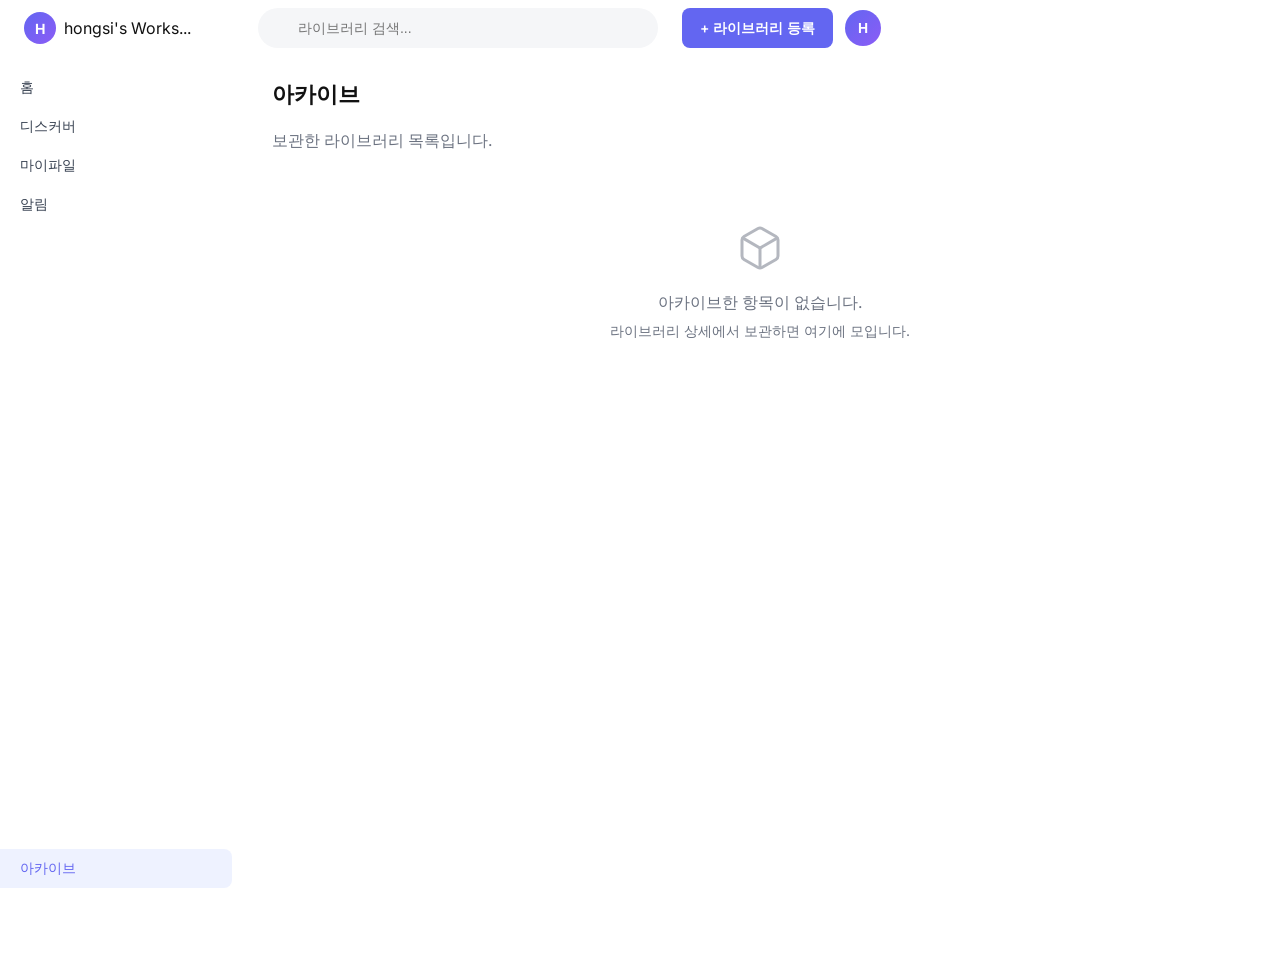
==== archive.html @ 34dbbd65 "초기 체크포인트: Confetti·CORE7 목록, 실미리보기 썸네일, 사용처별 코드 탭, 무한반복 Made-with: Cursor" ====
<!DOCTYPE html>
<html lang="ko">
<head>
  <meta charset="UTF-8">
  <meta name="viewport" content="width=device-width, initial-scale=1.0">
  <title>아카이브 — 팀 인터랙션 라이브러리</title>
  <link rel="stylesheet" href="css/common.css">
  <link rel="preconnect" href="https://fonts.googleapis.com">
  <link rel="preconnect" href="https://fonts.gstatic.com" crossorigin>
  <link href="https://fonts.googleapis.com/css2?family=Inter:wght@400;500;600;700&display=swap" rel="stylesheet">
  <style>
    .app-header { position: fixed; top: 0; left: 0; right: 0; height: var(--header-height); background: #fff; z-index: 50; display: flex; align-items: center; padding: 0 24px; gap: 24px; }
    .header-account .avatar { width: 32px; height: 32px; border-radius: 50%; background: linear-gradient(135deg, var(--accent), #8b5cf6); color: #fff; font-size: 14px; font-weight: 700; display: flex; align-items: center; justify-content: center; }
    .header-search { flex: 1; max-width: 400px; }
    .header-search input { width: 100%; height: 40px; padding: 0 16px 0 40px; font-size: 14px; }
    .btn-publish { display: inline-flex; align-items: center; gap: 8px; height: 40px; padding: 0 18px; background: var(--accent); color: #fff; font-size: 14px; font-weight: 600; border: none; border-radius: 8px; text-decoration: none; }
    .header-account { display: flex; align-items: center; gap: 8px; }
    .header-actions { display: flex; align-items: center; gap: 12px; }
    .header-profile-btn { width: 36px; height: 36px; border-radius: 50%; background: linear-gradient(135deg, #6366f1, #8b5cf6); border: none; color: #fff; font-size: 14px; font-weight: 600; }
    .page-title { font-size: 22px; font-weight: 700; margin-bottom: 20px; color: #111; }
    .empty-state { text-align: center; padding: 48px 24px; color: var(--text-muted); }
    .empty-state svg { margin-bottom: 16px; opacity: 0.5; }
  </style>
</head>
<body>
  <header class="app-header">
    <div class="header-account"><span class="avatar">H</span><span class="name">hongsi's Works...</span></div>
    <div class="header-search"><input type="search" placeholder="라이브러리 검색..."></div>
    <div class="header-actions">
      <a href="register.html" class="btn-publish">+ 라이브러리 등록</a>
      <button type="button" class="header-profile-btn">H</button>
    </div>
  </header>
  <aside class="app-sidebar">
    <div class="sidebar-section"><nav class="sidebar-nav"><a href="index.html">홈</a><a href="discover.html">디스커버</a><a href="my-files.html">마이파일</a><a href="notifications.html">알림</a></nav></div>
    <div class="sidebar-section"><nav class="sidebar-nav"><a href="archive.html" class="active">아카이브</a></nav></div>
  </aside>
  <main class="app-main">
    <h1 class="page-title">아카이브</h1>
    <p style="color: var(--text-muted); margin-bottom: 24px;">보관한 라이브러리 목록입니다.</p>
    <div class="empty-state">
      <svg width="48" height="48" viewBox="0 0 24 24" fill="none" stroke="currentColor" stroke-width="1.5"><path d="M21 16V8a2 2 0 0 0-1-1.73l-7-4a2 2 0 0 0-2 0l-7 4A2 2 0 0 0 3 8v8a2 2 0 0 0 1 1.73l7 4a2 2 0 0 0 2 0l7-4A2 2 0 0 0 21 16z"/><polyline points="3.27 6.96 12 12.01 20.73 6.96"/><line x1="12" y1="22.08" x2="12" y2="12"/></svg>
      <p>아카이브한 항목이 없습니다.</p>
      <p style="font-size: 14px; margin-top: 8px;">라이브러리 상세에서 보관하면 여기에 모입니다.</p>
    </div>
  </main>
</body>
</html>
---- css/common.css ----
/* Interaction Library - 공통 스타일 */
:root {
  --sidebar-width: 240px;
  --header-height: 56px;
  --accent: #6366f1;
  --accent-hover: #4f46e5;
  --bg-sidebar: #fafafa;
  --border: #e5e7eb;
  --text-muted: #6b7280;
}

* {
  margin: 0;
  padding: 0;
  box-sizing: border-box;
}

body {
  font-family: 'Inter', -apple-system, BlinkMacSystemFont, 'Segoe UI', Roboto, sans-serif;
  background: #fff;
  color: #111;
  min-height: 100vh;
}

/* 고정 헤더 - 보더 제거, 정렬 */
.app-header {
  border-bottom: 0 none transparent;
  justify-content: flex-start;
}

.header-account {
  width: 210px;
}

.header-actions {
  justify-content: center;
}

.header-search input {
  border: 0 none transparent;
  background-color: #f5f6f8;
  border-radius: 999px;
}

/* 고정 좌측 메뉴 */
.app-sidebar {
  position: fixed;
  left: 0;
  top: var(--header-height);
  width: var(--sidebar-width);
  height: calc(100vh - var(--header-height));
  background: #fff;
  border-right: 0 none transparent;
  z-index: 40;
  display: flex;
  flex-direction: column;
  overflow-y: auto;
}

.sidebar-section {
  padding: 12px 0;
  border-bottom: 0 none transparent;
}

.sidebar-section:last-of-type {
  margin-top: auto;
  border-bottom: none;
  border-top: 0 none transparent;
}

.sidebar-nav a {
  display: flex;
  align-items: center;
  gap: 12px;
  padding: 10px 20px;
  color: #374151;
  text-decoration: none;
  font-size: 14px;
  font-weight: 500;
  border-radius: 0 8px 8px 0;
  margin: 0 8px 0 0;
  transition: background 0.15s, color 0.15s;
}

.sidebar-nav a:hover {
  background: #f3f4f6;
  color: #111;
}

.sidebar-nav a.active {
  background: #eef2ff;
  color: var(--accent);
}

/* 메인 콘텐츠 영역 (헤더 + 사이드바 제외) */
.app-main {
  margin-left: var(--sidebar-width);
  margin-top: var(--header-height);
  min-height: calc(100vh - var(--header-height));
  padding: 24px 32px 48px;
}

/* 카드 호버 */
.gallery-card {
  transition: transform 0.2s, box-shadow 0.2s;
}

.gallery-card:hover {
  transform: translateY(-2px);
  box-shadow: 0 12px 24px -8px rgba(0, 0, 0, 0.12);
}

/* 코드 블록 복사 버튼 */
.copy-btn {
  transition: opacity 0.15s, background 0.15s;
}

.copy-btn:hover {
  background: #e0e7ff;
}

.copy-btn.copied {
  background: #10b981;
  color: #fff;
}

[x-cloak] {
  display: none !important;
}
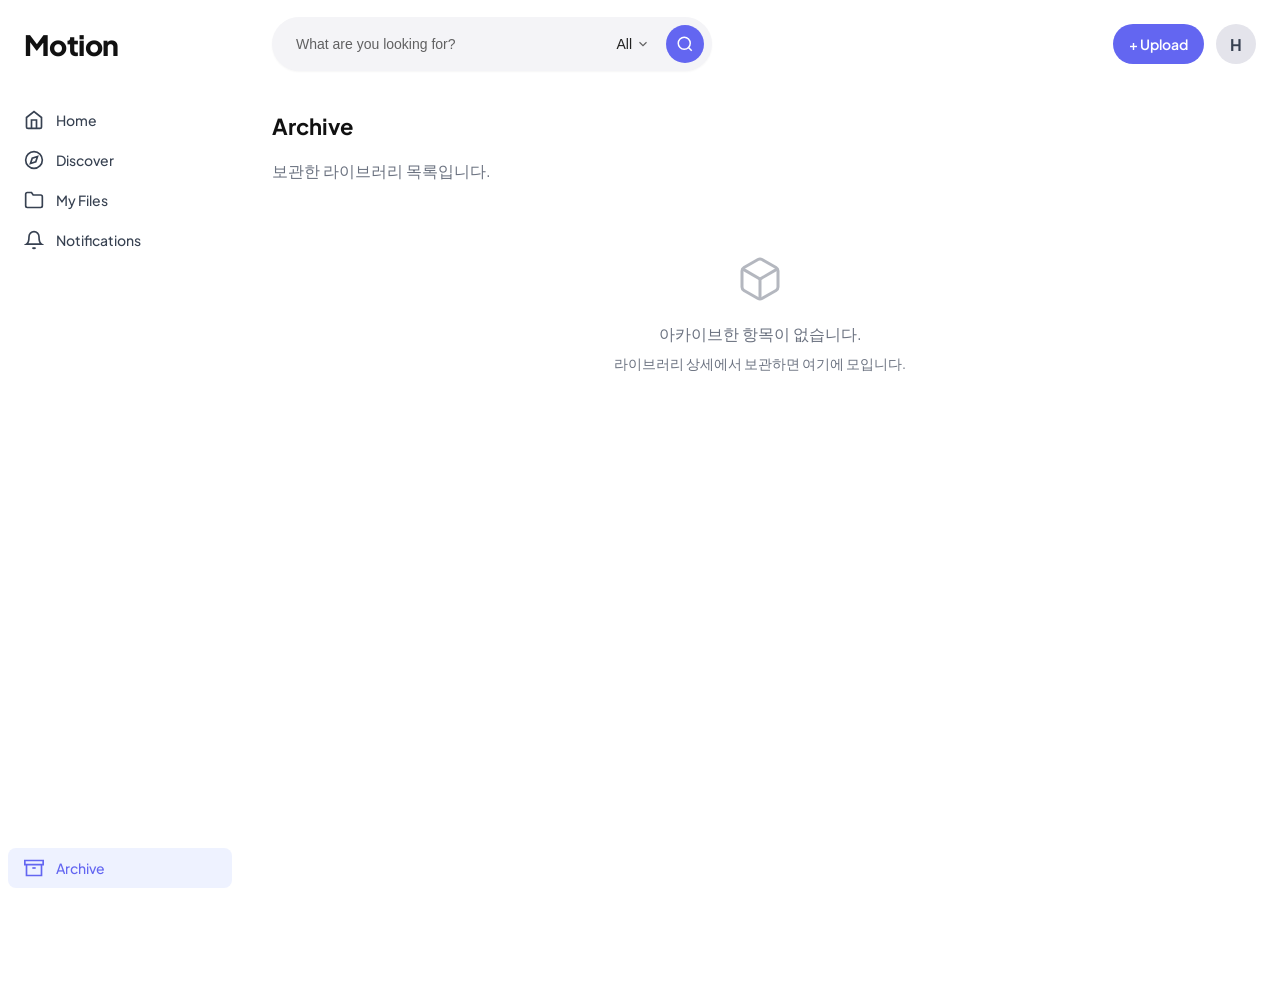
==== commit 4688c9a6: "Deploy" ====
--- a/archive.html
+++ b/archive.html
@@ -3,20 +3,13 @@
 <head>
   <meta charset="UTF-8">
   <meta name="viewport" content="width=device-width, initial-scale=1.0">
-  <title>아카이브 — 팀 인터랙션 라이브러리</title>
+  <title>Archive — Team Interaction Library</title>
   <link rel="stylesheet" href="css/common.css">
   <link rel="preconnect" href="https://fonts.googleapis.com">
   <link rel="preconnect" href="https://fonts.gstatic.com" crossorigin>
-  <link href="https://fonts.googleapis.com/css2?family=Inter:wght@400;500;600;700&display=swap" rel="stylesheet">
+  <link href="https://fonts.googleapis.com/css2?family=Plus+Jakarta+Sans:wght@400;500;600;700;800&display=swap" rel="stylesheet">
   <style>
-    .app-header { position: fixed; top: 0; left: 0; right: 0; height: var(--header-height); background: #fff; z-index: 50; display: flex; align-items: center; padding: 0 24px; gap: 24px; }
-    .header-account .avatar { width: 32px; height: 32px; border-radius: 50%; background: linear-gradient(135deg, var(--accent), #8b5cf6); color: #fff; font-size: 14px; font-weight: 700; display: flex; align-items: center; justify-content: center; }
-    .header-search { flex: 1; max-width: 400px; }
-    .header-search input { width: 100%; height: 40px; padding: 0 16px 0 40px; font-size: 14px; }
-    .btn-publish { display: inline-flex; align-items: center; gap: 8px; height: 40px; padding: 0 18px; background: var(--accent); color: #fff; font-size: 14px; font-weight: 600; border: none; border-radius: 8px; text-decoration: none; }
-    .header-account { display: flex; align-items: center; gap: 8px; }
-    .header-actions { display: flex; align-items: center; gap: 12px; }
-    .header-profile-btn { width: 36px; height: 36px; border-radius: 50%; background: linear-gradient(135deg, #6366f1, #8b5cf6); border: none; color: #fff; font-size: 14px; font-weight: 600; }
+    /* 상단바/좌측메뉴는 common.css */
     .page-title { font-size: 22px; font-weight: 700; margin-bottom: 20px; color: #111; }
     .empty-state { text-align: center; padding: 48px 24px; color: var(--text-muted); }
     .empty-state svg { margin-bottom: 16px; opacity: 0.5; }
@@ -24,19 +17,36 @@
 </head>
 <body>
   <header class="app-header">
-    <div class="header-account"><span class="avatar">H</span><span class="name">hongsi's Works...</span></div>
-    <div class="header-search"><input type="search" placeholder="라이브러리 검색..."></div>
+    <div class="header-logo">Motion</div>
+    <div class="header-search-bar">
+      <input type="search" class="header-search-input" placeholder="What are you looking for?" aria-label="검색">
+      <button type="button" class="header-search-filter" aria-haspopup="listbox" aria-label="필터">All <svg width="14" height="14" viewBox="0 0 24 24" fill="none" stroke="currentColor" stroke-width="2"><path d="M6 9l6 6 6-6"/></svg></button>
+      <button type="button" class="header-search-btn" aria-label="검색"><svg viewBox="0 0 24 24" fill="none" stroke="currentColor" stroke-width="2"><circle cx="11" cy="11" r="8"/><path d="m21 21-4.35-4.35"/></svg></button>
+    </div>
     <div class="header-actions">
-      <a href="register.html" class="btn-publish">+ 라이브러리 등록</a>
-      <button type="button" class="header-profile-btn">H</button>
+      <a href="register.html" class="btn-publish">+ Upload</a>
+      <a href="profile.html" class="header-profile" aria-label="Profile settings">
+        <span class="header-profile-avatar-initial">H</span>
+      </a>
     </div>
   </header>
   <aside class="app-sidebar">
-    <div class="sidebar-section"><nav class="sidebar-nav"><a href="index.html">홈</a><a href="discover.html">디스커버</a><a href="my-files.html">마이파일</a><a href="notifications.html">알림</a></nav></div>
-    <div class="sidebar-section"><nav class="sidebar-nav"><a href="archive.html" class="active">아카이브</a></nav></div>
+    <div class="sidebar-section">
+      <nav class="sidebar-nav">
+        <a href="index.html"><svg class="sidebar-icon" viewBox="0 0 24 24" fill="none" stroke="currentColor" stroke-width="2"><path d="M3 9l9-7 9 7v11a2 2 0 01-2 2H5a2 2 0 01-2-2z"/><polyline points="9 22 9 12 15 12 15 22"/></svg>Home</a>
+        <a href="discover.html"><svg class="sidebar-icon" viewBox="0 0 24 24" fill="none" stroke="currentColor" stroke-width="2"><circle cx="12" cy="12" r="10"/><polygon points="16.24 7.76 14.12 14.12 7.76 16.24 9.88 9.88 16.24 7.76"/></svg>Discover</a>
+        <a href="my-files.html"><svg class="sidebar-icon" viewBox="0 0 24 24" fill="none" stroke="currentColor" stroke-width="2"><path d="M22 19a2 2 0 01-2 2H4a2 2 0 01-2-2V5a2 2 0 012-2h5l2 3h9a2 2 0 012 2z"/></svg>My Files</a>
+        <a href="notifications.html"><svg class="sidebar-icon" viewBox="0 0 24 24" fill="none" stroke="currentColor" stroke-width="2"><path d="M18 8A6 6 0 006 8c0 7-3 9-3 9h18s-3-2-3-9"/><path d="M13.73 21a2 2 0 01-3.46 0"/></svg>Notifications</a>
+      </nav>
+    </div>
+    <div class="sidebar-section">
+      <nav class="sidebar-nav">
+        <a href="archive.html" class="active"><svg class="sidebar-icon" viewBox="0 0 24 24" fill="none" stroke="currentColor" stroke-width="2"><path d="M21 8v13H3V8"/><path d="M1 3h22v5H1z"/><path d="M10 12h4"/></svg>Archive</a>
+      </nav>
+    </div>
   </aside>
   <main class="app-main">
-    <h1 class="page-title">아카이브</h1>
+    <h1 class="page-title">Archive</h1>
     <p style="color: var(--text-muted); margin-bottom: 24px;">보관한 라이브러리 목록입니다.</p>
     <div class="empty-state">
       <svg width="48" height="48" viewBox="0 0 24 24" fill="none" stroke="currentColor" stroke-width="1.5"><path d="M21 16V8a2 2 0 0 0-1-1.73l-7-4a2 2 0 0 0-2 0l-7 4A2 2 0 0 0 3 8v8a2 2 0 0 0 1 1.73l7 4a2 2 0 0 0 2 0l7-4A2 2 0 0 0 21 16z"/><polyline points="3.27 6.96 12 12.01 20.73 6.96"/><line x1="12" y1="22.08" x2="12" y2="12"/></svg>
--- a/css/common.css
+++ b/css/common.css
@@ -1,7 +1,7 @@
 /* Interaction Library - 공통 스타일 */
 :root {
   --sidebar-width: 240px;
-  --header-height: 56px;
+  --header-height: 88px;
   --accent: #6366f1;
   --accent-hover: #4f46e5;
   --bg-sidebar: #fafafa;
@@ -16,33 +16,230 @@
 }
 
 body {
-  font-family: 'Inter', -apple-system, BlinkMacSystemFont, 'Segoe UI', Roboto, sans-serif;
+  font-family: "Plus Jakarta Sans", -apple-system, BlinkMacSystemFont, 'Segoe UI', Roboto, sans-serif;
   background: #fff;
   color: #111;
   min-height: 100vh;
 }
 
-/* 고정 헤더 - 보더 제거, 정렬 */
+/* 고정 헤더 - 전체 너비, 로고 좌측 / 검색바는 콘텐츠와 정렬 (모든 화면 공통) */
 .app-header {
+  position: fixed;
+  top: 0;
+  left: 0;
+  right: 0;
+  height: var(--header-height);
+  background: #fff;
+  z-index: 50;
+  display: flex;
+  align-items: center;
+  padding: 0 24px;
+  gap: 0;
   border-bottom: 0 none transparent;
   justify-content: flex-start;
 }
 
 .header-account {
   width: 210px;
+  display: flex;
+  align-items: center;
+  gap: 8px;
+  padding: 6px 12px;
+  border-radius: 8px;
+  cursor: pointer;
+  transition: background 0.15s;
+}
+
+.header-account:hover {
+  background: #f3f4f6;
+}
+
+.header-account .avatar {
+  width: 32px;
+  height: 32px;
+  border-radius: 50%;
+  background: #e4e4eb;
+  color: #374151;
+  font-size: 14px;
+  font-weight: 700;
+  display: flex;
+  align-items: center;
+  justify-content: center;
+}
+
+.header-account .name {
+  font-size: 14px;
+  font-weight: 500;
+  color: #374151;
+}
+
+.header-account .chevron {
+  color: var(--text-muted);
+  margin-left: 4px;
 }
 
 .header-actions {
+  display: flex;
+  align-items: center;
+  justify-content: flex-end;
+  margin-left: auto;
+}
+
+.btn-publish {
+  display: inline-flex;
+  align-items: center;
+  gap: 6px;
+  height: 40px;
+  padding: 0 16px;
+  background: var(--accent);
+  color: #fff;
+  font-size: 14px;
+  font-weight: 600;
+  border: none;
+  border-radius: 999px;
+  cursor: pointer;
+  text-decoration: none;
+  transition: background 0.15s;
+}
+
+.btn-publish:hover {
+  background: var(--accent-hover);
+}
+
+.header-profile {
+  display: flex;
+  align-items: center;
   justify-content: center;
-}
-
+  flex-shrink: 0;
+  margin-left: 12px;
+  text-decoration: none;
+  border-radius: 50%;
+  transition: transform 0.15s, box-shadow 0.15s;
+}
+
+.header-profile:hover {
+  transform: scale(1.05);
+  box-shadow: 0 2px 8px rgba(0, 0, 0, 0.12);
+}
+
+.header-profile-avatar {
+  width: 40px;
+  height: 40px;
+  border-radius: 50%;
+  object-fit: cover;
+  display: block;
+}
+
+.header-profile-avatar-initial {
+  width: 40px;
+  height: 40px;
+  border-radius: 50%;
+  background: #e4e4eb;
+  color: #374151;
+  font-size: 16px;
+  font-weight: 700;
+  display: flex;
+  align-items: center;
+  justify-content: center;
+  flex-shrink: 0;
+}
+
+.header-logo {
+  width: var(--sidebar-width);
+  min-width: var(--sidebar-width);
+  padding: 0;
+  display: flex;
+  align-items: center;
+  font-size: 28px;
+  font-weight: 800;
+  color: #111;
+  letter-spacing: -0.02em;
+  flex-shrink: 0;
+}
+
+/* 검색바: 콘텐츠와 x축 정렬(사이드바 너비만큼 왼쪽 여백 후 시작) */
+.header-search-bar {
+  display: flex;
+  align-items: center;
+  flex: 1;
+  max-width: 440px;
+  height: 54px;
+  margin: 0 0 0 8px;
+  padding-right: 8px;
+  background: #f4f4f7;
+  border-radius: 999px;
+  box-shadow: 0 1px 2px rgba(0, 0, 0, 0.04);
+  overflow: hidden;
+}
+.header-search-bar .header-search-input {
+  flex: 1;
+  min-width: 0;
+  height: 100%;
+  padding: 0 16px 0 24px;
+  border: 0;
+  background: transparent;
+  font-size: 14px;
+  color: #222222;
+}
+.header-search-bar .header-search-input::placeholder {
+  color: #222222;
+  opacity: 0.7;
+}
+.header-search-bar .header-search-input:focus {
+  outline: none;
+}
+.header-search-bar .header-search-filter {
+  display: flex;
+  align-items: center;
+  gap: 4px;
+  height: 100%;
+  padding: 0 16px;
+  border: 0;
+  border-left: 0 none transparent;
+  background: transparent;
+  font-size: 14px;
+  color: #222222;
+  cursor: pointer;
+  white-space: nowrap;
+}
+.header-search-bar .header-search-filter svg {
+  width: 14px;
+  height: 14px;
+  opacity: 0.7;
+}
+.header-search-bar .header-search-btn {
+  flex-shrink: 0;
+  width: 38px;
+  height: 38px;
+  margin: 8px 0;
+  border: 0;
+  border-radius: 50%;
+  background: var(--accent);
+  color: #fff;
+  cursor: pointer;
+  display: flex;
+  align-items: center;
+  justify-content: center;
+  transition: background 0.2s, transform 0.15s;
+}
+.header-search-bar .header-search-btn:hover {
+  background: var(--accent-hover);
+}
+.header-search-bar .header-search-btn:active {
+  transform: scale(0.96);
+}
+.header-search-bar .header-search-btn svg {
+  width: 18px;
+  height: 18px;
+}
+/* 기존 단일 input 검색 (호환) */
 .header-search input {
   border: 0 none transparent;
   background-color: #f5f6f8;
   border-radius: 999px;
 }
 
-/* 고정 좌측 메뉴 */
+/* 고정 좌측 메뉴 - 상단바 아래부터, 콘텐츠와 동일한 y축 */
 .app-sidebar {
   position: fixed;
   left: 0;
@@ -72,14 +269,22 @@
   display: flex;
   align-items: center;
   gap: 12px;
-  padding: 10px 20px;
+  padding: 10px 20px 10px 16px;
   color: #374151;
   text-decoration: none;
   font-size: 14px;
   font-weight: 500;
-  border-radius: 0 8px 8px 0;
-  margin: 0 8px 0 0;
+  border-radius: 8px;
+  margin: 0 8px;
   transition: background 0.15s, color 0.15s;
+}
+
+.sidebar-nav a .sidebar-icon {
+  width: 20px;
+  height: 20px;
+  flex-shrink: 0;
+  stroke: currentColor;
+  color: inherit;
 }
 
 .sidebar-nav a:hover {
@@ -110,6 +315,18 @@
   box-shadow: 0 12px 24px -8px rgba(0, 0, 0, 0.12);
 }
 
+/* 썸네일 안 미리보기만 스플라인은 0.5배 */
+.gallery-card .thumb .thumb-inner {
+  width: 100%;
+  height: 100%;
+}
+
+/* 스플라인: CORE7처럼 썸네일 100% 채움. 줌아웃은 미리보기 HTML 안에서 setZoom(0.5)로 처리 */
+.gallery-card.spline-card .thumb .thumb-inner {
+  width: 100%;
+  height: 100%;
+}
+
 /* 코드 블록 복사 버튼 */
 .copy-btn {
   transition: opacity 0.15s, background 0.15s;
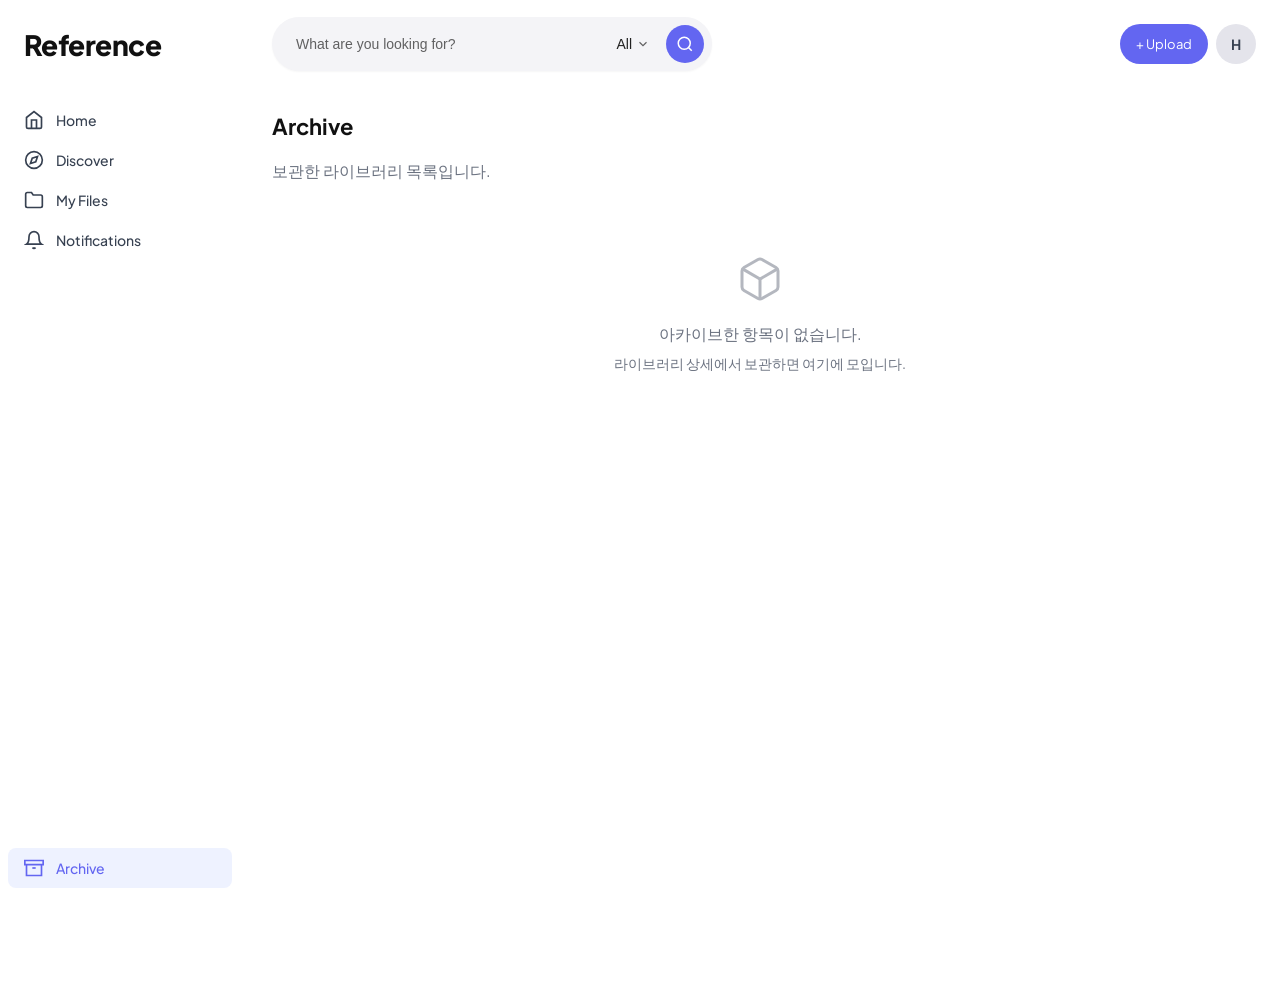
==== commit 7d063c4d: "Deploy: 업로드 버튼·프로필 스타일 및 헤더 간격 조정 Made-with: Cursor" ====
--- a/archive.html
+++ b/archive.html
@@ -17,7 +17,7 @@
 </head>
 <body>
   <header class="app-header">
-    <div class="header-logo">Motion</div>
+    <div class="header-logo">Reference</div>
     <div class="header-search-bar">
       <input type="search" class="header-search-input" placeholder="What are you looking for?" aria-label="검색">
       <button type="button" class="header-search-filter" aria-haspopup="listbox" aria-label="필터">All <svg width="14" height="14" viewBox="0 0 24 24" fill="none" stroke="currentColor" stroke-width="2"><path d="M6 9l6 6 6-6"/></svg></button>
--- a/css/common.css
+++ b/css/common.css
@@ -93,8 +93,8 @@
   padding: 0 16px;
   background: var(--accent);
   color: #fff;
-  font-size: 14px;
-  font-weight: 600;
+  font-size: 13px;
+  font-weight: 400;
   border: none;
   border-radius: 999px;
   cursor: pointer;
@@ -111,7 +111,7 @@
   align-items: center;
   justify-content: center;
   flex-shrink: 0;
-  margin-left: 12px;
+  margin-left: 8px;
   text-decoration: none;
   border-radius: 50%;
   transition: transform 0.15s, box-shadow 0.15s;
@@ -136,7 +136,7 @@
   border-radius: 50%;
   background: #e4e4eb;
   color: #374151;
-  font-size: 16px;
+  font-size: 14px;
   font-weight: 700;
   display: flex;
   align-items: center;
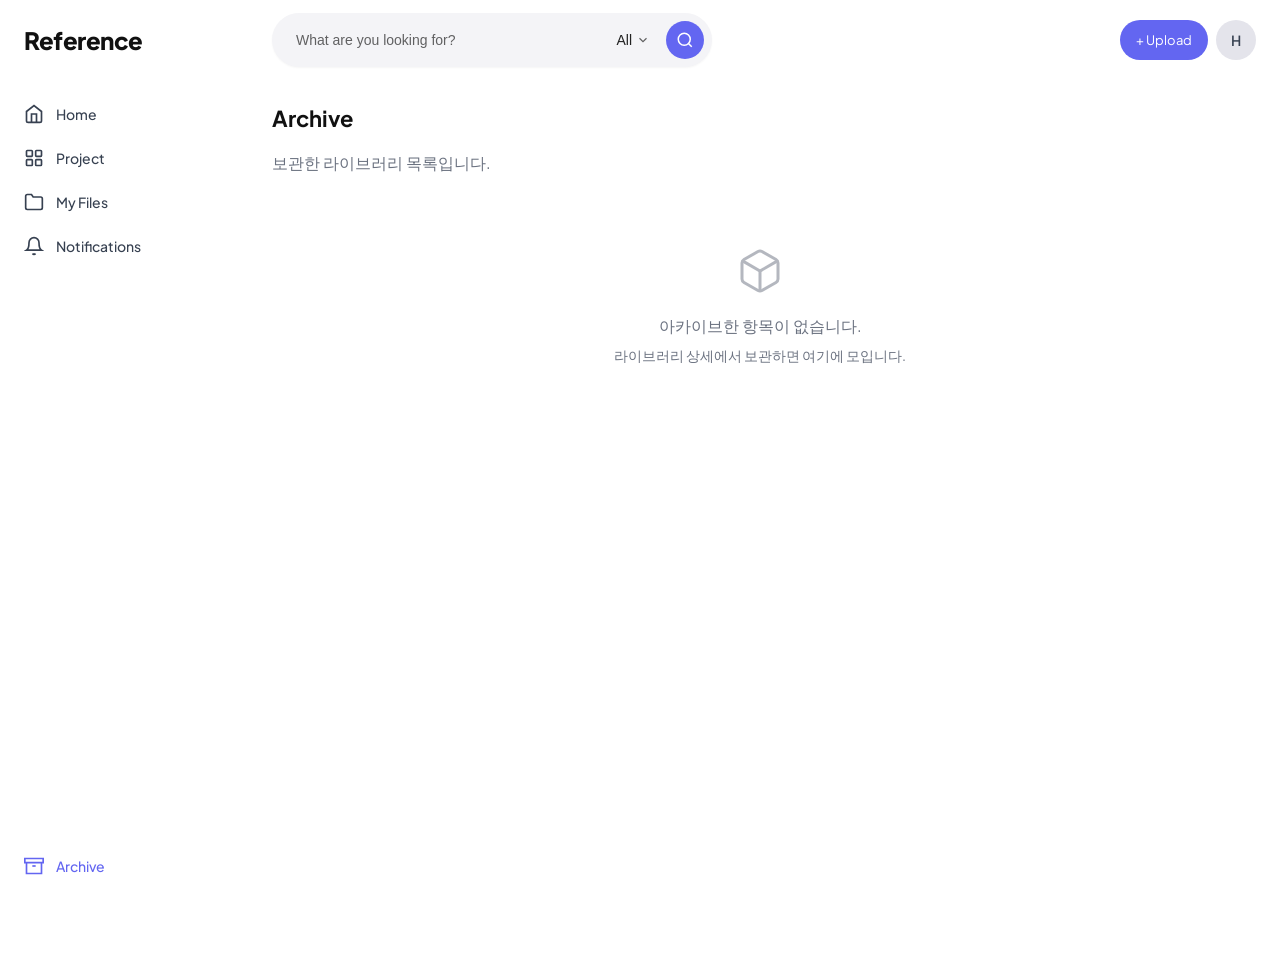
==== commit 6eb995da: "Deploy: 업데이트 반영 및 프로젝트/상세 페이지 추가 Made-with: Cursor" ====
--- a/archive.html
+++ b/archive.html
@@ -3,6 +3,7 @@
 <head>
   <meta charset="UTF-8">
   <meta name="viewport" content="width=device-width, initial-scale=1.0">
+  <script>(function(){var p=location.pathname;if(p&&!p.endsWith('/')){var dir=p.replace(/\/[^/]*$/, '')+'/';var b=document.createElement('base');b.href=location.origin+dir;document.head.insertBefore(b,document.head.firstChild);}})();</script>
   <title>Archive — Team Interaction Library</title>
   <link rel="stylesheet" href="css/common.css">
   <link rel="preconnect" href="https://fonts.googleapis.com">
@@ -17,6 +18,9 @@
 </head>
 <body>
   <header class="app-header">
+    <button type="button" class="sidebar-toggle" aria-label="메뉴 열기">
+      <svg viewBox="0 0 24 24" fill="none" stroke="currentColor" stroke-width="2"><path d="M3 6h18M3 12h18M3 18h18"/></svg>
+    </button>
     <div class="header-logo">Reference</div>
     <div class="header-search-bar">
       <input type="search" class="header-search-input" placeholder="What are you looking for?" aria-label="검색">
@@ -34,7 +38,7 @@
     <div class="sidebar-section">
       <nav class="sidebar-nav">
         <a href="index.html"><svg class="sidebar-icon" viewBox="0 0 24 24" fill="none" stroke="currentColor" stroke-width="2"><path d="M3 9l9-7 9 7v11a2 2 0 01-2 2H5a2 2 0 01-2-2z"/><polyline points="9 22 9 12 15 12 15 22"/></svg>Home</a>
-        <a href="discover.html"><svg class="sidebar-icon" viewBox="0 0 24 24" fill="none" stroke="currentColor" stroke-width="2"><circle cx="12" cy="12" r="10"/><polygon points="16.24 7.76 14.12 14.12 7.76 16.24 9.88 9.88 16.24 7.76"/></svg>Discover</a>
+        <a href="project.html"><svg class="sidebar-icon" viewBox="0 0 24 24" fill="none" stroke="currentColor" stroke-width="2" width="20" height="20"><rect x="3" y="3" width="7" height="7" rx="1"/><rect x="14" y="3" width="7" height="7" rx="1"/><rect x="14" y="14" width="7" height="7" rx="1"/><rect x="3" y="14" width="7" height="7" rx="1"/></svg>Project</a>
         <a href="my-files.html"><svg class="sidebar-icon" viewBox="0 0 24 24" fill="none" stroke="currentColor" stroke-width="2"><path d="M22 19a2 2 0 01-2 2H4a2 2 0 01-2-2V5a2 2 0 012-2h5l2 3h9a2 2 0 012 2z"/></svg>My Files</a>
         <a href="notifications.html"><svg class="sidebar-icon" viewBox="0 0 24 24" fill="none" stroke="currentColor" stroke-width="2"><path d="M18 8A6 6 0 006 8c0 7-3 9-3 9h18s-3-2-3-9"/><path d="M13.73 21a2 2 0 01-3.46 0"/></svg>Notifications</a>
       </nav>
@@ -45,6 +49,7 @@
       </nav>
     </div>
   </aside>
+  <div class="sidebar-overlay" aria-hidden="true"></div>
   <main class="app-main">
     <h1 class="page-title">Archive</h1>
     <p style="color: var(--text-muted); margin-bottom: 24px;">보관한 라이브러리 목록입니다.</p>
@@ -54,5 +59,6 @@
       <p style="font-size: 14px; margin-top: 8px;">라이브러리 상세에서 보관하면 여기에 모입니다.</p>
     </div>
   </main>
+  <script src="js/common.js"></script>
 </body>
 </html>
--- a/css/common.css
+++ b/css/common.css
@@ -1,12 +1,14 @@
 /* Interaction Library - 공통 스타일 */
 :root {
   --sidebar-width: 240px;
-  --header-height: 88px;
+  --header-height: 80px;
   --accent: #6366f1;
   --accent-hover: #4f46e5;
   --bg-sidebar: #fafafa;
   --border: #e5e7eb;
   --text-muted: #6b7280;
+  --breakpoint-md: 768px;
+  --breakpoint-lg: 992px;
 }
 
 * {
@@ -137,7 +139,7 @@
   background: #e4e4eb;
   color: #374151;
   font-size: 14px;
-  font-weight: 700;
+  font-weight: 600;
   display: flex;
   align-items: center;
   justify-content: center;
@@ -150,7 +152,7 @@
   padding: 0;
   display: flex;
   align-items: center;
-  font-size: 28px;
+  font-size: 24px;
   font-weight: 800;
   color: #111;
   letter-spacing: -0.02em;
@@ -248,7 +250,7 @@
   height: calc(100vh - var(--header-height));
   background: #fff;
   border-right: 0 none transparent;
-  z-index: 40;
+  z-index: 45;
   display: flex;
   flex-direction: column;
   overflow-y: auto;
@@ -269,6 +271,7 @@
   display: flex;
   align-items: center;
   gap: 12px;
+  height: 44px;
   padding: 10px 20px 10px 16px;
   color: #374151;
   text-decoration: none;
@@ -293,7 +296,7 @@
 }
 
 .sidebar-nav a.active {
-  background: #eef2ff;
+  background: transparent;
   color: var(--accent);
 }
 
@@ -344,3 +347,200 @@
 [x-cloak] {
   display: none !important;
 }
+
+/* ========== 반응형: 태블릿 이하 (사이드바 오프캔버스, 메인 풀 width) ========== */
+@media (max-width: 991px) {
+  .app-main {
+    margin-left: 0;
+    padding: 20px 20px 48px;
+  }
+
+  .app-sidebar {
+    width: min(280px, 85vw);
+    transform: translateX(-100%);
+    transition: transform 0.25s ease, box-shadow 0.25s ease;
+    box-shadow: none;
+    border-right: 1px solid var(--border);
+  }
+  body.sidebar-open .app-sidebar {
+    transform: translateX(0);
+    box-shadow: 4px 0 24px rgba(0, 0, 0, 0.12);
+  }
+
+  .sidebar-overlay {
+    position: fixed;
+    inset: 0;
+    background: rgba(0, 0, 0, 0.4);
+    z-index: 40;
+    opacity: 0;
+    visibility: hidden;
+    transition: opacity 0.25s ease, visibility 0.25s ease;
+  }
+  body.sidebar-open .sidebar-overlay {
+    opacity: 1;
+    visibility: visible;
+  }
+
+  .sidebar-toggle {
+    display: flex;
+    align-items: center;
+    justify-content: center;
+    width: 40px;
+    height: 40px;
+    margin-right: 8px;
+    padding: 0;
+    border: 0;
+    background: transparent;
+    border-radius: 8px;
+    color: #374151;
+    cursor: pointer;
+    transition: background 0.15s, color 0.15s;
+  }
+  .sidebar-toggle:hover {
+    background: #f3f4f6;
+    color: #111;
+  }
+  .sidebar-toggle svg {
+    width: 22px;
+    height: 22px;
+  }
+
+  .header-logo {
+    width: auto;
+    min-width: 0;
+    font-size: 22px;
+  }
+
+  .header-search-bar {
+    flex: 1;
+    min-width: 0;
+    max-width: none;
+    margin-left: 8px;
+    height: 44px;
+  }
+  .header-search-bar .header-search-input {
+    font-size: 13px;
+    padding: 0 12px 0 16px;
+  }
+  .header-search-bar .header-search-filter {
+    padding: 0 10px;
+    font-size: 13px;
+  }
+  .header-search-bar .header-search-btn {
+    width: 32px;
+    height: 32px;
+    margin: 6px;
+  }
+  .header-search-bar .header-search-btn svg {
+    width: 16px;
+    height: 16px;
+  }
+
+  .btn-publish {
+    height: 36px;
+    padding: 0 12px;
+    font-size: 12px;
+  }
+  .header-profile-avatar-initial,
+  .header-profile-avatar {
+    width: 36px;
+    height: 36px;
+    font-size: 13px;
+  }
+}
+
+/* ========== 반응형: 모바일 (헤더·패딩 축소, 갤러리 1열) ========== */
+@media (max-width: 767px) {
+  :root {
+    --header-height: 64px;
+  }
+
+  .app-header {
+    padding: 0 16px;
+    height: var(--header-height);
+  }
+
+  .app-main {
+    margin-top: var(--header-height);
+    min-height: calc(100vh - var(--header-height));
+    padding: 16px 16px 40px;
+  }
+
+  .app-sidebar {
+    top: 0;
+    height: 100vh;
+    padding-top: env(safe-area-inset-top, 0);
+  }
+
+  .header-search-bar {
+    display: none;
+  }
+  .header-actions {
+    margin-left: auto;
+  }
+
+  .sidebar-nav a {
+    height: 44px;
+    padding: 10px 20px 10px 16px;
+    font-size: 15px;
+  }
+
+  /* 갤러리 그리드: 모바일 1열 (페이지 인라인 스타일보다 우선) */
+  .app-main .gallery-grid {
+    grid-template-columns: 1fr;
+    gap: 16px;
+  }
+  .app-main .gallery-title {
+    font-size: 20px;
+    margin-bottom: 16px;
+  }
+  .app-main .gallery-card .body {
+    padding: 12px 14px;
+  }
+  .app-main .gallery-card .card-title {
+    font-size: 14px;
+  }
+  .app-main .gallery-card .meta {
+    font-size: 12px;
+  }
+
+  /* 폼/상세 페이지 여백 */
+  .form-card,
+  .detail-hero {
+    margin-bottom: 20px;
+  }
+  .form-title,
+  .page-title {
+    font-size: 20px;
+    margin-bottom: 16px;
+  }
+  .detail-title {
+    font-size: 22px;
+  }
+  .detail-others-grid {
+    grid-template-columns: repeat(2, 1fr);
+    gap: 12px;
+  }
+  .form-actions {
+    flex-direction: column;
+  }
+  .form-actions .btn-publish,
+  .form-actions .button-secondary {
+    width: 100%;
+    justify-content: center;
+  }
+
+  body.sidebar-open {
+    overflow: hidden;
+  }
+}
+
+/* 데스크톱: 햄버거 버튼 숨김 */
+.sidebar-toggle {
+  display: none;
+}
+@media (max-width: 991px) {
+  .sidebar-toggle {
+    display: flex;
+  }
+}
